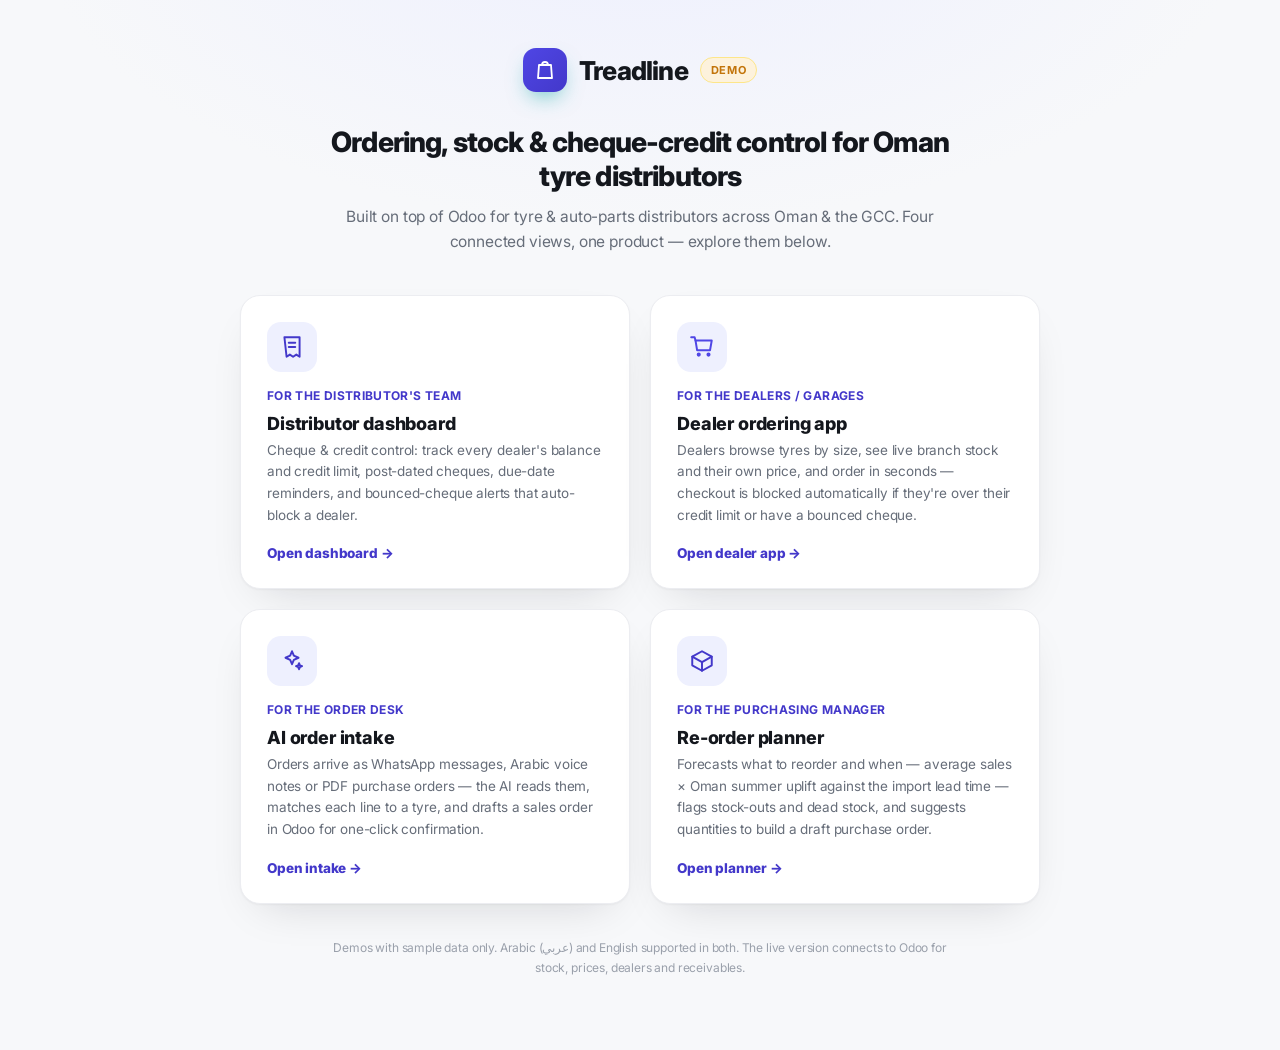
==== index.html @ da3fb89a "Genericize: replace Hamdan with Gulf Tyre Co. (neutral sample), mobile-A+ responsive" ====
<!doctype html>
<html lang="en" dir="ltr">
<head>
<meta charset="utf-8" />
<meta name="viewport" content="width=device-width, initial-scale=1" />
<title>Treadline — Demos</title>
<link rel="preconnect" href="https://fonts.googleapis.com">
<link rel="preconnect" href="https://fonts.gstatic.com" crossorigin>
<link href="https://fonts.googleapis.com/css2?family=Inter:wght@400;500;600;700;800&display=swap" rel="stylesheet">
<style>
  :root{--ink:#0d0f14;--txt:#14171d;--muted:#666d79;--faint:#9aa0ab;--line:#ecedf1;--bg:#f7f8fa;
    --brand:#4f46e5;--brand-ink:#4338ca;--sh:0 1px 2px rgba(16,18,24,.04),0 18px 44px -22px rgba(16,18,24,.18);}
  *{box-sizing:border-box}
  body{margin:0;min-height:100vh;font-family:"Inter",-apple-system,BlinkMacSystemFont,"Segoe UI",Roboto,sans-serif;
    color:var(--txt);-webkit-font-smoothing:antialiased;letter-spacing:-.01em;
    background:radial-gradient(1100px 560px at 50% -8%, #eef0fe 0%, var(--bg) 55%);
    display:flex;flex-direction:column;align-items:center;padding:48px 20px 60px}
  .top{display:flex;align-items:center;gap:12px;margin-bottom:34px}
  .mark{width:44px;height:44px;border-radius:13px;background:linear-gradient(135deg,var(--brand),#4338ca);display:grid;place-items:center;color:#fff;box-shadow:0 10px 22px -8px rgba(14,165,164,.7)}
  .mark svg{width:24px;height:24px}
  .top .nm{font-weight:800;font-size:26px;letter-spacing:-.03em}
  .badge{font-size:11px;font-weight:700;text-transform:uppercase;letter-spacing:.05em;background:#fdf2dc;color:#c2740a;padding:5px 10px;border-radius:999px;border:1px solid #fde68a}
  .hero{max-width:640px;text-align:center;margin-bottom:40px}
  .hero h1{font-size:28px;font-weight:800;margin:0 0 12px;letter-spacing:-.03em;line-height:1.2}
  .hero p{font-size:15.5px;color:var(--muted);margin:0;line-height:1.6}
  .cards{display:grid;grid-template-columns:repeat(2,1fr);gap:20px;width:100%;max-width:800px}
  a.card{display:block;text-decoration:none;color:inherit;background:#fff;border:1px solid var(--line);border-radius:20px;padding:26px;box-shadow:var(--sh);transition:transform .15s, box-shadow .15s}
  a.card:hover{transform:translateY(-3px);box-shadow:0 1px 3px rgba(16,24,40,.06),0 30px 60px -24px rgba(16,24,40,.32)}
  .card .ic{width:50px;height:50px;border-radius:14px;display:grid;place-items:center;margin-bottom:16px}
  .card .ic svg{width:26px;height:26px}
  .ic.a{background:#eef0fe;color:var(--brand-ink)} .ic.b{background:#eef0fe;color:#4f46e5}
  .card h2{font-size:18px;margin:0 0 6px;font-weight:800}
  .card .who{font-size:12px;font-weight:700;color:var(--brand-ink);text-transform:uppercase;letter-spacing:.03em;margin-bottom:10px}
  .card p{font-size:13.5px;color:var(--muted);margin:0 0 16px;line-height:1.6}
  .card .go{font-weight:800;font-size:13.5px;color:var(--brand-ink);display:inline-flex;align-items:center;gap:6px}
  .foot{max-width:640px;text-align:center;color:var(--faint);font-size:12px;margin-top:34px;line-height:1.7}
  @media(max-width:920px){.cards{grid-template-columns:1fr}}
  @media(max-width:680px){.hero h1{font-size:23px}}
</style>
</head>
<body>
  <div class="top">
    <span class="mark"><svg viewBox="0 0 24 24" fill="none" stroke="currentColor" stroke-width="1.8" stroke-linecap="round" stroke-linejoin="round"><path d="M6 7h12l1 13H5z"/><path d="M9 7a3 3 0 016 0"/></svg></span>
    <span class="nm">Treadline</span>
    <span class="badge">Demo</span>
  </div>

  <div class="hero">
    <h1>Ordering, stock &amp; cheque-credit control for Oman tyre distributors</h1>
    <p>Built on top of Odoo for tyre &amp; auto-parts distributors across Oman &amp; the GCC. Four connected views, one product — explore them below.</p>
  </div>

  <div class="cards">
    <a class="card" href="treadline-demo.html">
      <span class="ic a"><svg viewBox="0 0 24 24" fill="none" stroke="currentColor" stroke-width="1.8" stroke-linecap="round" stroke-linejoin="round"><path d="M5 3h14v18l-3-2-3 2-3-2-3 2zM9 8h6M9 12h6"/></svg></span>
      <div class="who">For the distributor's team</div>
      <h2>Distributor dashboard</h2>
      <p>Cheque &amp; credit control: track every dealer's balance and credit limit, post-dated cheques, due-date reminders, and bounced-cheque alerts that auto-block a dealer.</p>
      <span class="go">Open dashboard →</span>
    </a>

    <a class="card" href="treadline-order-demo.html">
      <span class="ic b"><svg viewBox="0 0 24 24" fill="none" stroke="currentColor" stroke-width="1.8" stroke-linecap="round" stroke-linejoin="round"><path d="M6 6h15l-1.6 9H7.5z"/><path d="M6 6 5.2 3H2"/><path d="M9 20a1 1 0 100-2 1 1 0 000 2zM18 20a1 1 0 100-2 1 1 0 000 2z"/></svg></span>
      <div class="who">For the dealers / garages</div>
      <h2>Dealer ordering app</h2>
      <p>Dealers browse tyres by size, see live branch stock and their own price, and order in seconds — checkout is blocked automatically if they're over their credit limit or have a bounced cheque.</p>
      <span class="go">Open dealer app →</span>
    </a>

    <a class="card" href="treadline-intake-demo.html">
      <span class="ic a"><svg viewBox="0 0 24 24" fill="none" stroke="currentColor" stroke-width="1.8" stroke-linecap="round" stroke-linejoin="round"><path d="M12 3l1.7 4.1L18 9l-4.3 1.9L12 15l-1.7-4.1L6 9l4.3-1.9z"/><path d="M18.5 14l.8 2 2 .8-2 .8-.8 2-.8-2-2-.8 2-.8z"/></svg></span>
      <div class="who">For the order desk</div>
      <h2>AI order intake</h2>
      <p>Orders arrive as WhatsApp messages, Arabic voice notes or PDF purchase orders — the AI reads them, matches each line to a tyre, and drafts a sales order in Odoo for one-click confirmation.</p>
      <span class="go">Open intake →</span>
    </a>

    <a class="card" href="treadline-reorder-demo.html">
      <span class="ic a"><svg viewBox="0 0 24 24" fill="none" stroke="currentColor" stroke-width="1.8" stroke-linecap="round" stroke-linejoin="round"><path d="M3 8 12 3l9 5v8l-9 5-9-5z"/><path d="M3 8l9 5 9-5M12 13v8"/></svg></span>
      <div class="who">For the purchasing manager</div>
      <h2>Re-order planner</h2>
      <p>Forecasts what to reorder and when — average sales × Oman summer uplift against the import lead time — flags stock-outs and dead stock, and suggests quantities to build a draft purchase order.</p>
      <span class="go">Open planner →</span>
    </a>
  </div>

  <p class="foot">Demos with sample data only. Arabic (عربي) and English supported in both. The live version connects to Odoo for stock, prices, dealers and receivables.</p>
</body>
</html>
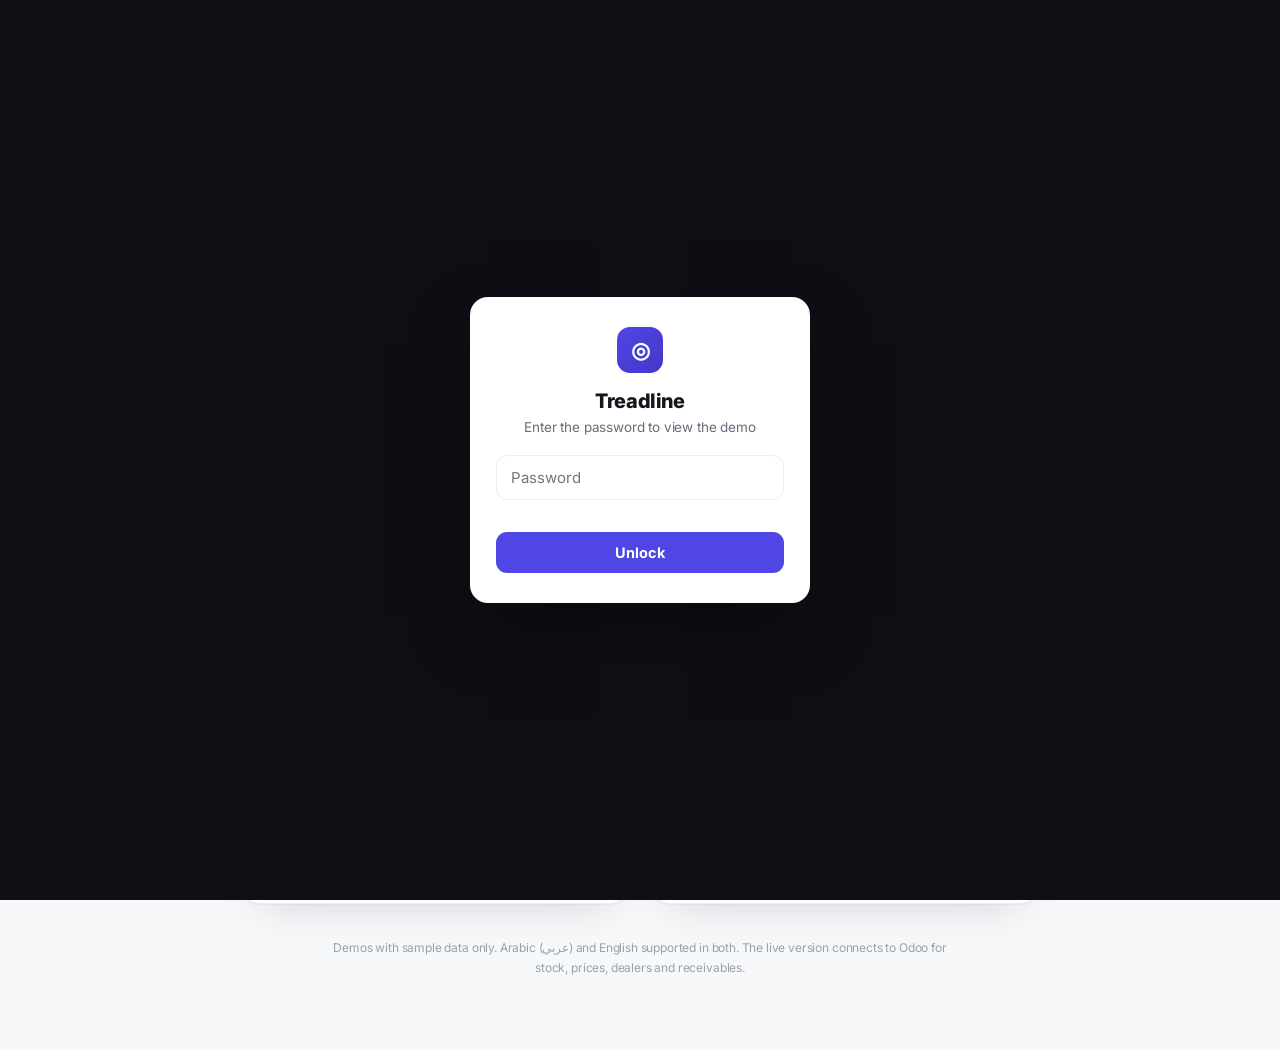
==== commit a048290e: "Add soft password gate (client-side, hashed) to all pages" ====
--- a/index.html
+++ b/index.html
@@ -39,6 +39,25 @@
 </style>
 </head>
 <body>
+<script>
+(function(){try{if(localStorage.getItem("tl_ok")==="1")return;}catch(e){}
+var H="923f691f3e24dfee676c1313c5346ff91bba58e737f2fe0d4b9c5a41af5e43c0",d=document;
+function mk(t,s,x){var n=d.createElement(t);if(s)n.setAttribute("style",s);if(x!=null)n.textContent=x;return n;}
+var ov=mk("div","position:fixed;inset:0;z-index:99999;background:#0d0f14;display:flex;align-items:center;justify-content:center;font-family:Inter,-apple-system,BlinkMacSystemFont,'Segoe UI',Roboto,'Noto Sans Arabic',sans-serif;padding:20px");
+var c=mk("div","background:#fff;border-radius:18px;padding:30px 26px;width:340px;max-width:92vw;box-shadow:0 30px 70px -20px rgba(0,0,0,.5);text-align:center");
+var lg=mk("div","width:46px;height:46px;border-radius:13px;background:linear-gradient(135deg,#4f46e5,#4338ca);margin:0 auto 16px;display:flex;align-items:center;justify-content:center;color:#fff;font-weight:800;font-size:22px","◎");
+var h=mk("div","font-weight:800;font-size:20px;letter-spacing:-.02em;color:#14171d","Treadline");
+var sub=mk("div","color:#666d79;font-size:13.5px;margin:6px 0 20px","Enter the password to view the demo");
+var inp=mk("input","width:100%;border:1px solid #ecedf1;border-radius:11px;padding:12px 14px;font-size:15px;font-family:inherit;outline:none;box-sizing:border-box");inp.type="password";inp.placeholder="Password";inp.setAttribute("aria-label","Password");
+var err=mk("div","color:#e0413f;font-size:12.5px;height:16px;margin:9px 0 3px;font-weight:600","");
+var btn=mk("button","width:100%;border:0;border-radius:11px;padding:12px;background:#4f46e5;color:#fff;font-weight:700;font-size:14.5px;cursor:pointer;font-family:inherit;margin-top:4px","Unlock");btn.type="button";
+function ok(){try{localStorage.setItem("tl_ok","1");}catch(e){}ov.remove();}
+async function go(){try{var b=await crypto.subtle.digest("SHA-256",new TextEncoder().encode(inp.value));var x=Array.from(new Uint8Array(b)).map(function(z){return z.toString(16).padStart(2,"0");}).join("");if(x===H)ok();else{err.textContent="Wrong password";inp.value="";inp.focus();}}catch(e){err.textContent="Wrong password";}}
+btn.addEventListener("click",go);inp.addEventListener("keydown",function(e){if(e.key==="Enter")go();});
+c.appendChild(lg);c.appendChild(h);c.appendChild(sub);c.appendChild(inp);c.appendChild(err);c.appendChild(btn);ov.appendChild(c);
+(d.body||d.documentElement).appendChild(ov);setTimeout(function(){inp.focus();},60);
+})();
+</script>
   <div class="top">
     <span class="mark"><svg viewBox="0 0 24 24" fill="none" stroke="currentColor" stroke-width="1.8" stroke-linecap="round" stroke-linejoin="round"><path d="M6 7h12l1 13H5z"/><path d="M9 7a3 3 0 016 0"/></svg></span>
     <span class="nm">Treadline</span>
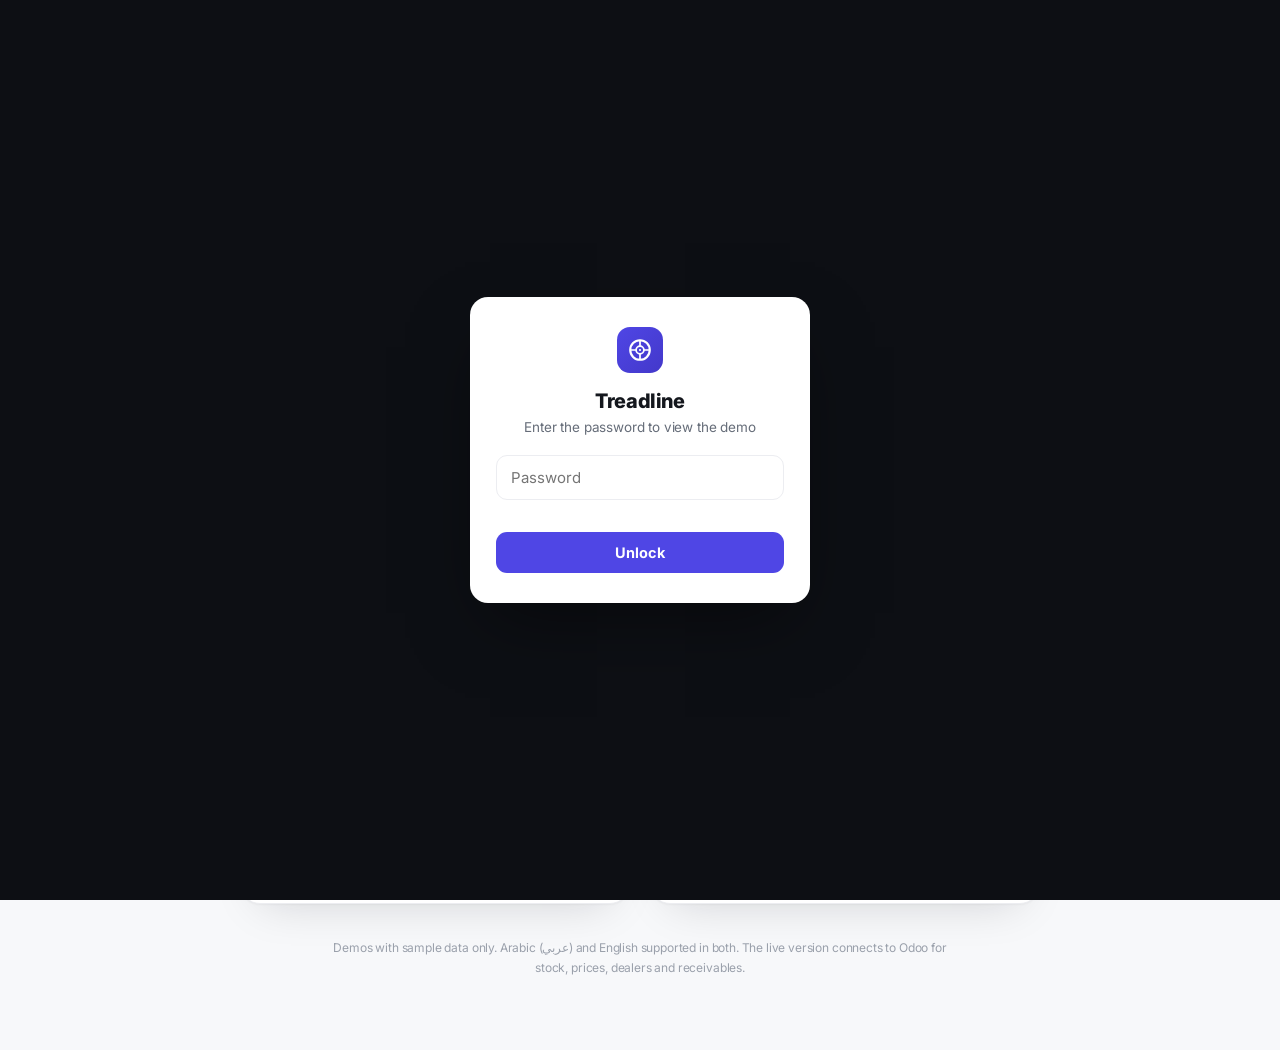
==== commit 9b1bf36b: "Tyre logo: brand marks, password gate, landing + tyre icon on AI-intake order lines" ====
--- a/index.html
+++ b/index.html
@@ -45,7 +45,7 @@
 function mk(t,s,x){var n=d.createElement(t);if(s)n.setAttribute("style",s);if(x!=null)n.textContent=x;return n;}
 var ov=mk("div","position:fixed;inset:0;z-index:99999;background:#0d0f14;display:flex;align-items:center;justify-content:center;font-family:Inter,-apple-system,BlinkMacSystemFont,'Segoe UI',Roboto,'Noto Sans Arabic',sans-serif;padding:20px");
 var c=mk("div","background:#fff;border-radius:18px;padding:30px 26px;width:340px;max-width:92vw;box-shadow:0 30px 70px -20px rgba(0,0,0,.5);text-align:center");
-var lg=mk("div","width:46px;height:46px;border-radius:13px;background:linear-gradient(135deg,#4f46e5,#4338ca);margin:0 auto 16px;display:flex;align-items:center;justify-content:center;color:#fff;font-weight:800;font-size:22px","◎");
+var lg=mk("div","width:46px;height:46px;border-radius:13px;background:linear-gradient(135deg,#4f46e5,#4338ca);margin:0 auto 16px;display:flex;align-items:center;justify-content:center");(function(){var N2="http://www.w3.org/2000/svg";function s(t,a){var n=d.createElementNS(N2,t);for(var k in a)n.setAttribute(k,a[k]);return n;}var g=s("svg",{viewBox:"0 0 24 24",fill:"none",width:"26",height:"26"});[["circle",{cx:12,cy:12,r:9,stroke:"#fff","stroke-width":"2"}],["circle",{cx:12,cy:12,r:3.6,stroke:"#fff","stroke-width":"1.6"}],["circle",{cx:12,cy:12,r:1,fill:"#fff"}],["path",{d:"M12 3.4V8.2M12 15.8V20.6M3.4 12H8.2M15.8 12H20.6",stroke:"#fff","stroke-width":"1.6","stroke-linecap":"round"}]].forEach(function(e){g.appendChild(s(e[0],e[1]));});lg.appendChild(g);})();
 var h=mk("div","font-weight:800;font-size:20px;letter-spacing:-.02em;color:#14171d","Treadline");
 var sub=mk("div","color:#666d79;font-size:13.5px;margin:6px 0 20px","Enter the password to view the demo");
 var inp=mk("input","width:100%;border:1px solid #ecedf1;border-radius:11px;padding:12px 14px;font-size:15px;font-family:inherit;outline:none;box-sizing:border-box");inp.type="password";inp.placeholder="Password";inp.setAttribute("aria-label","Password");
@@ -59,7 +59,7 @@
 })();
 </script>
   <div class="top">
-    <span class="mark"><svg viewBox="0 0 24 24" fill="none" stroke="currentColor" stroke-width="1.8" stroke-linecap="round" stroke-linejoin="round"><path d="M6 7h12l1 13H5z"/><path d="M9 7a3 3 0 016 0"/></svg></span>
+    <span class="mark"><svg viewBox="0 0 24 24" fill="none" stroke="#fff"><circle cx="12" cy="12" r="9" stroke-width="2"/><circle cx="12" cy="12" r="3.6" stroke-width="1.6"/><circle cx="12" cy="12" r="1" fill="#fff" stroke="none"/><path d="M12 3.4V8.2M12 15.8V20.6M3.4 12H8.2M15.8 12H20.6" stroke-width="1.6" stroke-linecap="round"/></svg></span>
     <span class="nm">Treadline</span>
     <span class="badge">Demo</span>
   </div>
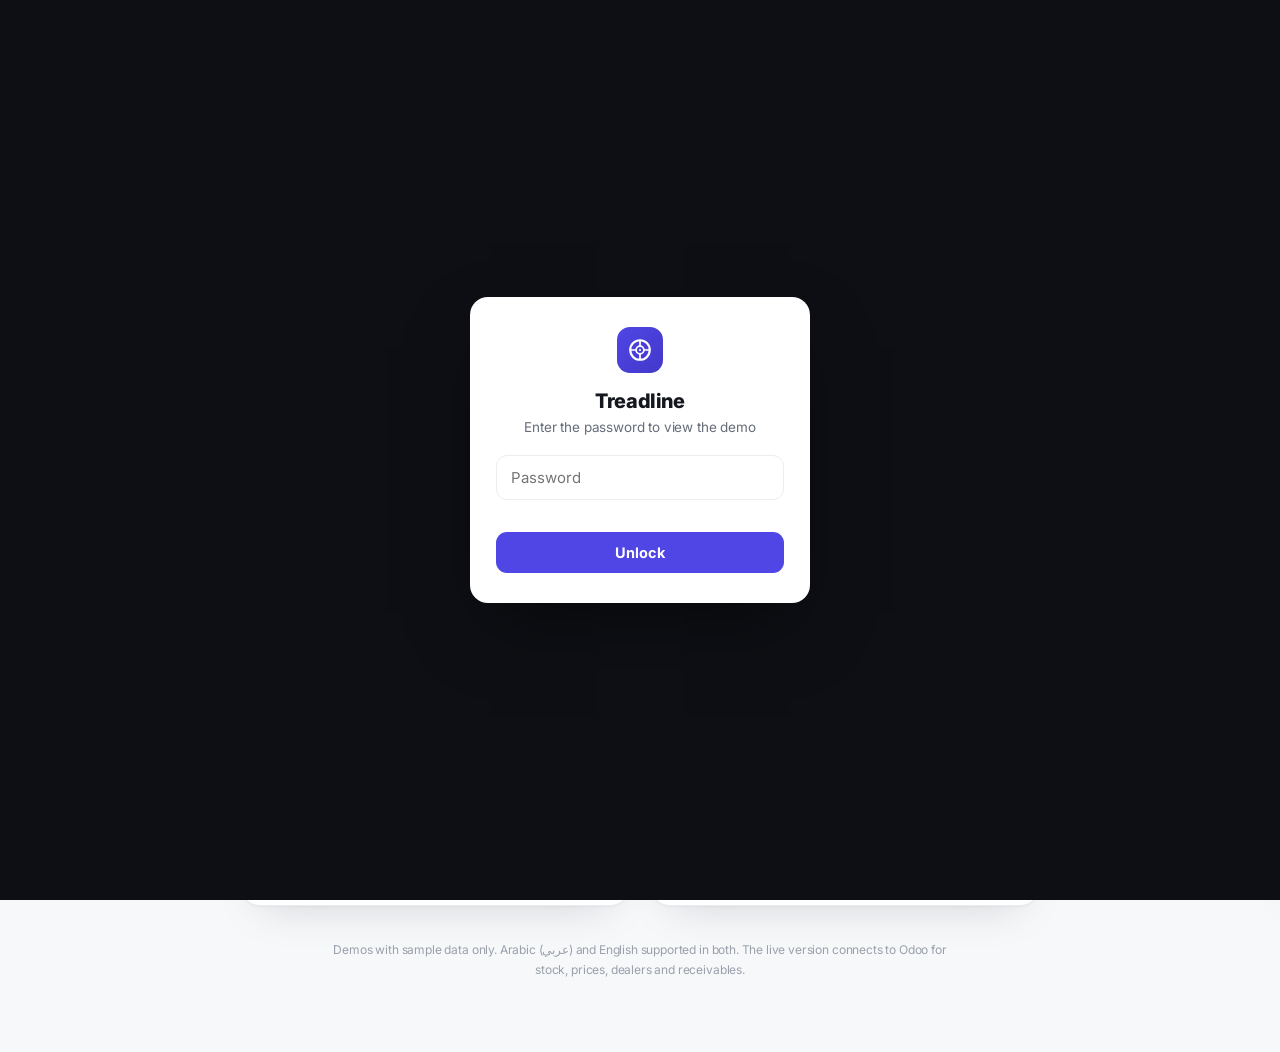
==== commit e6d9213d: "Unified slide-in nav menu (desktop + mobile) replacing All-demos link; landing nav bar; fixes mobile" ====
--- a/index.html
+++ b/index.html
@@ -9,13 +9,36 @@
 <link href="https://fonts.googleapis.com/css2?family=Inter:wght@400;500;600;700;800&display=swap" rel="stylesheet">
 <style>
   :root{--ink:#0d0f14;--txt:#14171d;--muted:#666d79;--faint:#9aa0ab;--line:#ecedf1;--bg:#f7f8fa;
-    --brand:#4f46e5;--brand-ink:#4338ca;--sh:0 1px 2px rgba(16,18,24,.04),0 18px 44px -22px rgba(16,18,24,.18);}
+    --brand:#4f46e5;--brand-ink:#4338ca;--brand-bg:#eef0fe;--line-2:#f4f5f7;--ink-2:#1f2430;--sh:0 1px 2px rgba(16,18,24,.04),0 18px 44px -22px rgba(16,18,24,.18);}
   *{box-sizing:border-box}
   body{margin:0;min-height:100vh;font-family:"Inter",-apple-system,BlinkMacSystemFont,"Segoe UI",Roboto,sans-serif;
     color:var(--txt);-webkit-font-smoothing:antialiased;letter-spacing:-.01em;
     background:radial-gradient(1100px 560px at 50% -8%, #eef0fe 0%, var(--bg) 55%);
     display:flex;flex-direction:column;align-items:center;padding:48px 20px 60px}
-  .top{display:flex;align-items:center;gap:12px;margin-bottom:34px}
+  .top{display:flex;align-items:center;gap:12px;width:100%;max-width:1000px;margin:0 auto 36px}
+  /* ---- demo nav menu ---- */
+  .menubtn{display:inline-flex;align-items:center;gap:6px;font-size:13px;font-weight:700;color:var(--txt);background:#fff;border:1px solid var(--line);border-radius:10px;padding:9px 14px;cursor:pointer;font-family:inherit;white-space:nowrap}
+  .menubtn:hover{background:#f3f4f7}
+  .navsheet{position:fixed;inset:0;background:rgba(11,18,32,.5);opacity:0;pointer-events:none;transition:.2s;z-index:200}
+  .navsheet.show{opacity:1;pointer-events:auto}
+  .navpanel{position:fixed;top:0;inset-inline-end:0;height:100%;width:332px;max-width:88vw;background:#fff;transform:translateX(110%);transition:transform .26s cubic-bezier(.4,0,.2,1);box-shadow:-18px 0 50px -16px rgba(16,18,24,.4);overflow-y:auto;z-index:201;display:flex;flex-direction:column}
+  .navpanel.show{transform:none}
+  .np-head{display:flex;align-items:center;gap:10px;padding:18px;border-bottom:1px solid var(--line)}
+  .np-mark{width:32px;height:32px;border-radius:9px;background:var(--ink);display:grid;place-items:center}
+  .np-nm{font-weight:800;font-size:17px;letter-spacing:-.02em}
+  .np-x{margin-inline-start:auto;border:0;background:var(--line-2);border-radius:9px;width:32px;height:32px;cursor:pointer;font-size:15px;color:var(--ink-2);font-family:inherit}
+  .np-list{padding:12px;display:flex;flex-direction:column;gap:4px}
+  .np-item{display:flex;align-items:center;gap:12px;padding:11px 12px;border-radius:11px;text-decoration:none;color:var(--txt)}
+  .np-item:hover{background:var(--bg)}
+  .np-item.active{background:var(--brand-bg)}
+  .np-ic{width:36px;height:36px;border-radius:10px;background:var(--bg);display:grid;place-items:center;flex:none;color:var(--ink-2)}
+  .np-item.active .np-ic{background:#fff;color:var(--brand)}
+  .np-ic svg{width:18px;height:18px}
+  .np-tx{display:flex;flex-direction:column}
+  .np-t{font-weight:700;font-size:14px}
+  .np-item.active .np-t{color:var(--brand-ink)}
+  .np-s{font-size:11.5px;color:var(--muted);margin-top:1px}
+  .np-foot{margin-top:auto;padding:14px 18px;border-top:1px solid var(--line);font-size:11.5px;color:var(--faint)}
   .mark{width:44px;height:44px;border-radius:13px;background:linear-gradient(135deg,var(--brand),#4338ca);display:grid;place-items:center;color:#fff;box-shadow:0 10px 22px -8px rgba(14,165,164,.7)}
   .mark svg{width:24px;height:24px}
   .top .nm{font-weight:800;font-size:26px;letter-spacing:-.03em}
@@ -62,6 +85,7 @@
     <span class="mark"><svg viewBox="0 0 24 24" fill="none" stroke="#fff"><circle cx="12" cy="12" r="9" stroke-width="2"/><circle cx="12" cy="12" r="3.6" stroke-width="1.6"/><circle cx="12" cy="12" r="1" fill="#fff" stroke="none"/><path d="M12 3.4V8.2M12 15.8V20.6M3.4 12H8.2M15.8 12H20.6" stroke-width="1.6" stroke-linecap="round"/></svg></span>
     <span class="nm">Treadline</span>
     <span class="badge">Demo</span>
+    <button class="menubtn" type="button" onclick="openNav()" style="margin-inline-start:auto">☰ Menu</button>
   </div>
 
   <div class="hero">
@@ -104,5 +128,26 @@
   </div>
 
   <p class="foot">Demos with sample data only. Arabic (عربي) and English supported in both. The live version connects to Odoo for stock, prices, dealers and receivables.</p>
+<div class="navsheet" id="navsheet" onclick="if(event.target===this)closeNav()"></div>
+<aside class="navpanel" id="navpanel">
+  <div class="np-head">
+    <span class="np-mark"><svg viewBox="0 0 24 24" fill="none" width="18" height="18"><circle cx="12" cy="12" r="9" stroke="#fff" stroke-width="2"/><circle cx="12" cy="12" r="3.6" stroke="#fff" stroke-width="1.6"/><circle cx="12" cy="12" r="1" fill="#fff"/><path d="M12 3.4V8.2M12 15.8V20.6M3.4 12H8.2M15.8 12H20.6" stroke="#fff" stroke-width="1.6" stroke-linecap="round"/></svg></span>
+    <span class="np-nm">Treadline</span>
+    <button class="np-x" type="button" onclick="closeNav()">✕</button>
+  </div>
+  <div class="np-list">
+    <a class="np-item" href="index.html"><span class="np-ic"><svg viewBox="0 0 24 24" fill="none" stroke="currentColor" stroke-width="1.8" stroke-linecap="round" stroke-linejoin="round"><path d="M3 11l9-8 9 8M5 10v10h14V10"/></svg></span><span class="np-tx"><span class="np-t">Overview</span><span class="np-s">All four views</span></span></a>
+    <a class="np-item" href="treadline-demo.html"><span class="np-ic"><svg viewBox="0 0 24 24" fill="none" stroke="currentColor" stroke-width="1.8" stroke-linecap="round" stroke-linejoin="round"><path d="M3 3h7v7H3zM14 3h7v7h-7zM14 14h7v7h-7zM3 14h7v7H3z"/></svg></span><span class="np-tx"><span class="np-t">Distributor dashboard</span><span class="np-s">Cheque &amp; credit control</span></span></a>
+    <a class="np-item" href="treadline-order-demo.html"><span class="np-ic"><svg viewBox="0 0 24 24" fill="none" stroke="currentColor" stroke-width="1.8" stroke-linecap="round" stroke-linejoin="round"><path d="M6 6h15l-1.6 9H7.5z"/><path d="M6 6 5.2 3H2"/><path d="M9 20a1 1 0 100-2 1 1 0 000 2zM18 20a1 1 0 100-2 1 1 0 000 2z"/></svg></span><span class="np-tx"><span class="np-t">Dealer ordering app</span><span class="np-s">Browse &amp; order tyres</span></span></a>
+    <a class="np-item" href="treadline-intake-demo.html"><span class="np-ic"><svg viewBox="0 0 24 24" fill="none" stroke="currentColor" stroke-width="1.8" stroke-linecap="round" stroke-linejoin="round"><path d="M12 3l1.7 4.1L18 9l-4.3 1.9L12 15l-1.7-4.1L6 9z"/></svg></span><span class="np-tx"><span class="np-t">AI order intake</span><span class="np-s">WhatsApp / PDF → Odoo</span></span></a>
+    <a class="np-item" href="treadline-reorder-demo.html"><span class="np-ic"><svg viewBox="0 0 24 24" fill="none" stroke="currentColor" stroke-width="1.8" stroke-linecap="round" stroke-linejoin="round"><path d="M3 8 12 3l9 5v8l-9 5-9-5z"/><path d="M3 8l9 5 9-5"/></svg></span><span class="np-tx"><span class="np-t">Re-order planner</span><span class="np-s">Forecast &amp; purchase orders</span></span></a>
+  </div>
+  <div class="np-foot">Treadline · demo with sample data</div>
+</aside>
+<script>
+function openNav(){document.getElementById('navsheet').classList.add('show');document.getElementById('navpanel').classList.add('show');}
+function closeNav(){document.getElementById('navsheet').classList.remove('show');document.getElementById('navpanel').classList.remove('show');}
+(function(){var p=(location.pathname.split('/').pop()||'index.html');Array.prototype.forEach.call(document.querySelectorAll('.navpanel .np-item'),function(a){if(a.getAttribute('href')===p)a.classList.add('active');});})();
+</script>
 </body>
 </html>
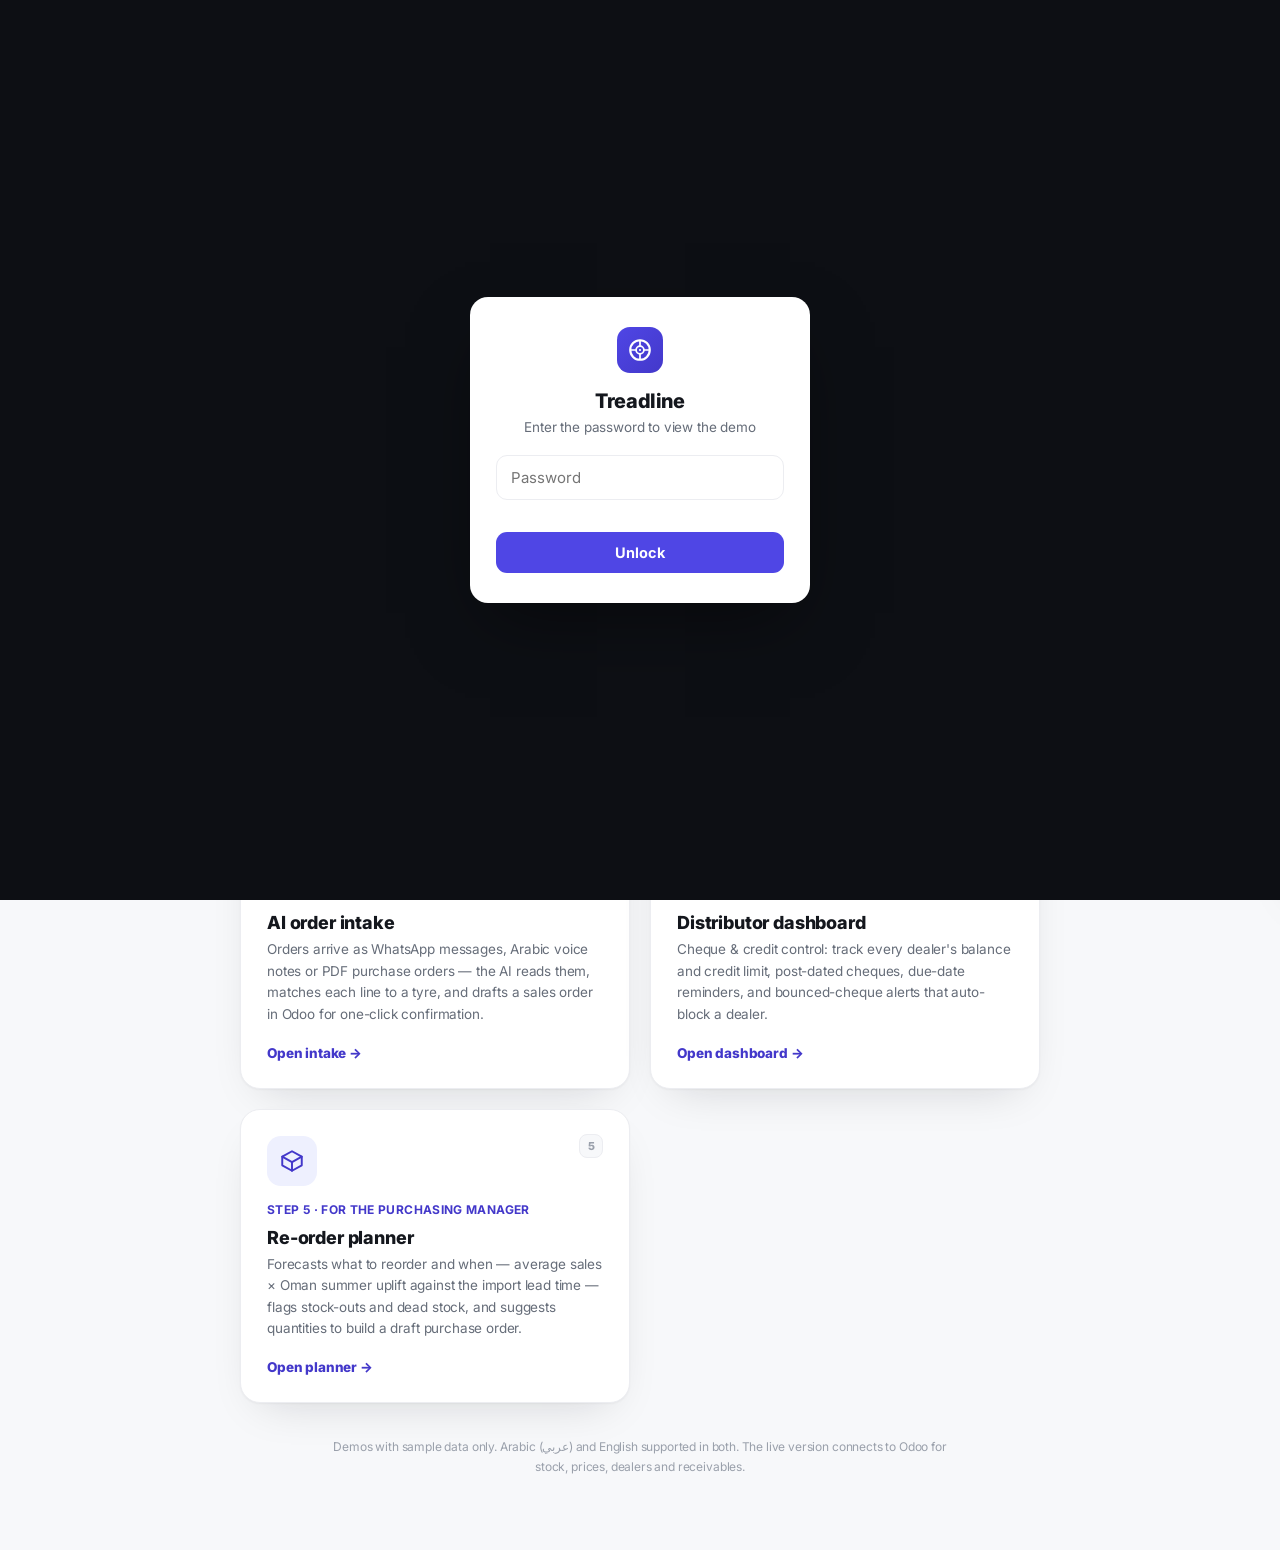
==== commit 1d617c2f: "Add Price book demo (5th view) + one-story loop-led landing - New treadline-pricebook-demo.html: dis" ====
--- a/index.html
+++ b/index.html
@@ -4,6 +4,27 @@
 <meta charset="utf-8" />
 <meta name="viewport" content="width=device-width, initial-scale=1" />
 <title>Treadline — Demos</title>
+<meta name="description" content="Follow every tyre order from the dealer's phone to the cleared cheque — pricing, ordering, credit control and post-dated cheques, on top of Odoo. Five connected demos." />
+<link rel="icon" href="favicon.svg" type="image/svg+xml" />
+<link rel="apple-touch-icon" href="icon-192.png" />
+<link rel="manifest" href="manifest.webmanifest" />
+<meta name="theme-color" content="#4f46e5" />
+<meta name="mobile-web-app-capable" content="yes" />
+<meta name="apple-mobile-web-app-capable" content="yes" />
+<meta name="apple-mobile-web-app-title" content="Treadline" />
+<meta name="apple-mobile-web-app-status-bar-style" content="black-translucent" />
+<meta property="og:type" content="website" />
+<meta property="og:site_name" content="Treadline" />
+<meta property="og:title" content="Treadline — tyre distributor platform" />
+<meta property="og:description" content="Follow every tyre order from the dealer's phone to the cleared cheque — pricing, ordering, credit control and post-dated cheques, on top of Odoo. Five connected demos." />
+<meta property="og:image" content="https://adityajain1987.github.io/treadline-demo/og.jpg" />
+<meta property="og:image:width" content="1200" />
+<meta property="og:image:height" content="630" />
+<meta property="og:url" content="https://adityajain1987.github.io/treadline-demo/" />
+<meta name="twitter:card" content="summary_large_image" />
+<meta name="twitter:title" content="Treadline — tyre distributor platform" />
+<meta name="twitter:description" content="From the dealer's phone to the cleared cheque — one system on top of Odoo. Five connected demos." />
+<meta name="twitter:image" content="https://adityajain1987.github.io/treadline-demo/og.jpg" />
 <link rel="preconnect" href="https://fonts.googleapis.com">
 <link rel="preconnect" href="https://fonts.gstatic.com" crossorigin>
 <link href="https://fonts.googleapis.com/css2?family=Inter:wght@400;500;600;700;800&display=swap" rel="stylesheet">
@@ -59,6 +80,12 @@
   .foot{max-width:640px;text-align:center;color:var(--faint);font-size:12px;margin-top:34px;line-height:1.7}
   @media(max-width:920px){.cards{grid-template-columns:1fr}}
   @media(max-width:680px){.hero h1{font-size:23px}}
+  .flow{display:flex;align-items:center;justify-content:center;flex-wrap:wrap;gap:9px 8px;max-width:720px;margin:0 auto 34px;padding:15px 18px;background:#fff;border:1px solid var(--line);border-radius:16px;box-shadow:var(--sh)}
+  .flow .st{font-size:13px;font-weight:700;color:var(--txt);white-space:nowrap}
+  .flow .ar{color:var(--brand);font-weight:800;font-size:14px}
+  .flow .loop{width:100%;text-align:center;font-size:12.5px;color:var(--muted);margin-top:6px;font-weight:500;line-height:1.55}
+  .card{position:relative}
+  .card .step{position:absolute;top:24px;inset-inline-end:26px;width:24px;height:24px;border-radius:8px;background:var(--bg);border:1px solid var(--line);display:grid;place-items:center;font-size:11px;font-weight:800;color:var(--faint)}
 </style>
 </head>
 <body>
@@ -89,41 +116,63 @@
   </div>
 
   <div class="hero">
-    <h1>Ordering, stock &amp; cheque-credit control for Oman tyre distributors</h1>
-    <p>Built on top of Odoo for tyre &amp; auto-parts distributors across Oman &amp; the GCC. Four connected views, one product — explore them below.</p>
+    <h1>Follow every tyre order from the dealer's phone to the cleared cheque</h1>
+    <p>Treadline sits on top of the Odoo you already run. Set your prices, let dealers order at their own price from live stock, check credit before the goods leave, and track every post-dated cheque until it clears. Five screens, one loop.</p>
+  </div>
+
+  <div class="flow" aria-label="The order-to-cash loop">
+    <span class="st">Prices set</span><span class="ar">&#8594;</span>
+    <span class="st">Dealer orders</span><span class="ar">&#8594;</span>
+    <span class="st">Credit check</span><span class="ar">&#8594;</span>
+    <span class="st">Into Odoo</span><span class="ar">&#8594;</span>
+    <span class="st">Cheque clears</span><span class="ar">&#8635;</span>
+    <span class="loop">One loop &mdash; an order isn't finished when the tyres ship, but when the cheque clears. Each screen below is one step on that path.</span>
   </div>
 
   <div class="cards">
+    <a class="card" href="treadline-pricebook-demo.html">
+      <span class="step">1</span>
+      <span class="ic a"><svg viewBox="0 0 24 24" fill="none" stroke="currentColor" stroke-width="1.8" stroke-linecap="round" stroke-linejoin="round"><path d="M20.6 13.4 13.4 20.6a2 2 0 0 1-2.8 0l-7.2-7.2A2 2 0 0 1 2.8 12V4.8A2 2 0 0 1 4.8 2.8H12a2 2 0 0 1 1.4.6l7.2 7.2a2 2 0 0 1 0 2.8z"/><path d="M7.5 7.5h.01"/></svg></span>
+      <div class="who">Step 1 &middot; for the sales desk &amp; branches</div>
+      <h2>Price book</h2>
+      <p>One master price list with per-dealer discounts. Change a price once and every branch and dealer sees the new number &mdash; each dealer logs in to their own net price, so they stop phoning around for quotes.</p>
+      <span class="go">Open price book &#8594;</span>
+    </a>
+
+    <a class="card" href="treadline-order-demo.html">
+      <span class="step">2</span>
+      <span class="ic b"><svg viewBox="0 0 24 24" fill="none" stroke="currentColor" stroke-width="1.8" stroke-linecap="round" stroke-linejoin="round"><path d="M6 6h15l-1.6 9H7.5z"/><path d="M6 6 5.2 3H2"/><path d="M9 20a1 1 0 100-2 1 1 0 000 2zM18 20a1 1 0 100-2 1 1 0 000 2z"/></svg></span>
+      <div class="who">Step 2 &middot; for the dealers / garages</div>
+      <h2>Dealer ordering app</h2>
+      <p>Dealers browse tyres by size, see live branch stock and their own price, and order in seconds &mdash; checkout is blocked automatically if they're over their credit limit or have a bounced cheque.</p>
+      <span class="go">Open dealer app &#8594;</span>
+    </a>
+
+    <a class="card" href="treadline-intake-demo.html">
+      <span class="step">3</span>
+      <span class="ic a"><svg viewBox="0 0 24 24" fill="none" stroke="currentColor" stroke-width="1.8" stroke-linecap="round" stroke-linejoin="round"><path d="M12 3l1.7 4.1L18 9l-4.3 1.9L12 15l-1.7-4.1L6 9l4.3-1.9z"/><path d="M18.5 14l.8 2 2 .8-2 .8-.8 2-.8-2-2-.8 2-.8z"/></svg></span>
+      <div class="who">Step 3 &middot; for the order desk</div>
+      <h2>AI order intake</h2>
+      <p>Orders arrive as WhatsApp messages, Arabic voice notes or PDF purchase orders &mdash; the AI reads them, matches each line to a tyre, and drafts a sales order in Odoo for one-click confirmation.</p>
+      <span class="go">Open intake &#8594;</span>
+    </a>
+
     <a class="card" href="treadline-demo.html">
+      <span class="step">4</span>
       <span class="ic a"><svg viewBox="0 0 24 24" fill="none" stroke="currentColor" stroke-width="1.8" stroke-linecap="round" stroke-linejoin="round"><path d="M5 3h14v18l-3-2-3 2-3-2-3 2zM9 8h6M9 12h6"/></svg></span>
-      <div class="who">For the distributor's team</div>
+      <div class="who">Step 4 &middot; for the distributor's team</div>
       <h2>Distributor dashboard</h2>
       <p>Cheque &amp; credit control: track every dealer's balance and credit limit, post-dated cheques, due-date reminders, and bounced-cheque alerts that auto-block a dealer.</p>
-      <span class="go">Open dashboard →</span>
-    </a>
-
-    <a class="card" href="treadline-order-demo.html">
-      <span class="ic b"><svg viewBox="0 0 24 24" fill="none" stroke="currentColor" stroke-width="1.8" stroke-linecap="round" stroke-linejoin="round"><path d="M6 6h15l-1.6 9H7.5z"/><path d="M6 6 5.2 3H2"/><path d="M9 20a1 1 0 100-2 1 1 0 000 2zM18 20a1 1 0 100-2 1 1 0 000 2z"/></svg></span>
-      <div class="who">For the dealers / garages</div>
-      <h2>Dealer ordering app</h2>
-      <p>Dealers browse tyres by size, see live branch stock and their own price, and order in seconds — checkout is blocked automatically if they're over their credit limit or have a bounced cheque.</p>
-      <span class="go">Open dealer app →</span>
-    </a>
-
-    <a class="card" href="treadline-intake-demo.html">
-      <span class="ic a"><svg viewBox="0 0 24 24" fill="none" stroke="currentColor" stroke-width="1.8" stroke-linecap="round" stroke-linejoin="round"><path d="M12 3l1.7 4.1L18 9l-4.3 1.9L12 15l-1.7-4.1L6 9l4.3-1.9z"/><path d="M18.5 14l.8 2 2 .8-2 .8-.8 2-.8-2-2-.8 2-.8z"/></svg></span>
-      <div class="who">For the order desk</div>
-      <h2>AI order intake</h2>
-      <p>Orders arrive as WhatsApp messages, Arabic voice notes or PDF purchase orders — the AI reads them, matches each line to a tyre, and drafts a sales order in Odoo for one-click confirmation.</p>
-      <span class="go">Open intake →</span>
+      <span class="go">Open dashboard &#8594;</span>
     </a>
 
     <a class="card" href="treadline-reorder-demo.html">
+      <span class="step">5</span>
       <span class="ic a"><svg viewBox="0 0 24 24" fill="none" stroke="currentColor" stroke-width="1.8" stroke-linecap="round" stroke-linejoin="round"><path d="M3 8 12 3l9 5v8l-9 5-9-5z"/><path d="M3 8l9 5 9-5M12 13v8"/></svg></span>
-      <div class="who">For the purchasing manager</div>
+      <div class="who">Step 5 &middot; for the purchasing manager</div>
       <h2>Re-order planner</h2>
-      <p>Forecasts what to reorder and when — average sales × Oman summer uplift against the import lead time — flags stock-outs and dead stock, and suggests quantities to build a draft purchase order.</p>
-      <span class="go">Open planner →</span>
+      <p>Forecasts what to reorder and when &mdash; average sales &times; Oman summer uplift against the import lead time &mdash; flags stock-outs and dead stock, and suggests quantities to build a draft purchase order.</p>
+      <span class="go">Open planner &#8594;</span>
     </a>
   </div>
 
@@ -136,9 +185,10 @@
     <button class="np-x" type="button" onclick="closeNav()">✕</button>
   </div>
   <div class="np-list">
-    <a class="np-item" href="index.html"><span class="np-ic"><svg viewBox="0 0 24 24" fill="none" stroke="currentColor" stroke-width="1.8" stroke-linecap="round" stroke-linejoin="round"><path d="M3 11l9-8 9 8M5 10v10h14V10"/></svg></span><span class="np-tx"><span class="np-t">Overview</span><span class="np-s">All four views</span></span></a>
+    <a class="np-item" href="index.html"><span class="np-ic"><svg viewBox="0 0 24 24" fill="none" stroke="currentColor" stroke-width="1.8" stroke-linecap="round" stroke-linejoin="round"><path d="M3 11l9-8 9 8M5 10v10h14V10"/></svg></span><span class="np-tx"><span class="np-t">Overview</span><span class="np-s">All five views</span></span></a>
     <a class="np-item" href="treadline-demo.html"><span class="np-ic"><svg viewBox="0 0 24 24" fill="none" stroke="currentColor" stroke-width="1.8" stroke-linecap="round" stroke-linejoin="round"><path d="M3 3h7v7H3zM14 3h7v7h-7zM14 14h7v7h-7zM3 14h7v7H3z"/></svg></span><span class="np-tx"><span class="np-t">Distributor dashboard</span><span class="np-s">Cheque &amp; credit control</span></span></a>
     <a class="np-item" href="treadline-order-demo.html"><span class="np-ic"><svg viewBox="0 0 24 24" fill="none" stroke="currentColor" stroke-width="1.8" stroke-linecap="round" stroke-linejoin="round"><path d="M6 6h15l-1.6 9H7.5z"/><path d="M6 6 5.2 3H2"/><path d="M9 20a1 1 0 100-2 1 1 0 000 2zM18 20a1 1 0 100-2 1 1 0 000 2z"/></svg></span><span class="np-tx"><span class="np-t">Dealer ordering app</span><span class="np-s">Browse &amp; order tyres</span></span></a>
+    <a class="np-item" href="treadline-pricebook-demo.html"><span class="np-ic"><svg viewBox="0 0 24 24" fill="none" stroke="currentColor" stroke-width="1.8" stroke-linecap="round" stroke-linejoin="round"><path d="M20.6 13.4 13.4 20.6a2 2 0 0 1-2.8 0l-7.2-7.2A2 2 0 0 1 2.8 12V4.8A2 2 0 0 1 4.8 2.8H12a2 2 0 0 1 1.4.6l7.2 7.2a2 2 0 0 1 0 2.8z"/><path d="M7.5 7.5h.01"/></svg></span><span class="np-tx"><span class="np-t">Price book</span><span class="np-s">Per-dealer price lists</span></span></a>
     <a class="np-item" href="treadline-intake-demo.html"><span class="np-ic"><svg viewBox="0 0 24 24" fill="none" stroke="currentColor" stroke-width="1.8" stroke-linecap="round" stroke-linejoin="round"><path d="M12 3l1.7 4.1L18 9l-4.3 1.9L12 15l-1.7-4.1L6 9z"/></svg></span><span class="np-tx"><span class="np-t">AI order intake</span><span class="np-s">WhatsApp / PDF → Odoo</span></span></a>
     <a class="np-item" href="treadline-reorder-demo.html"><span class="np-ic"><svg viewBox="0 0 24 24" fill="none" stroke="currentColor" stroke-width="1.8" stroke-linecap="round" stroke-linejoin="round"><path d="M3 8 12 3l9 5v8l-9 5-9-5z"/><path d="M3 8l9 5 9-5"/></svg></span><span class="np-tx"><span class="np-t">Re-order planner</span><span class="np-s">Forecast &amp; purchase orders</span></span></a>
   </div>
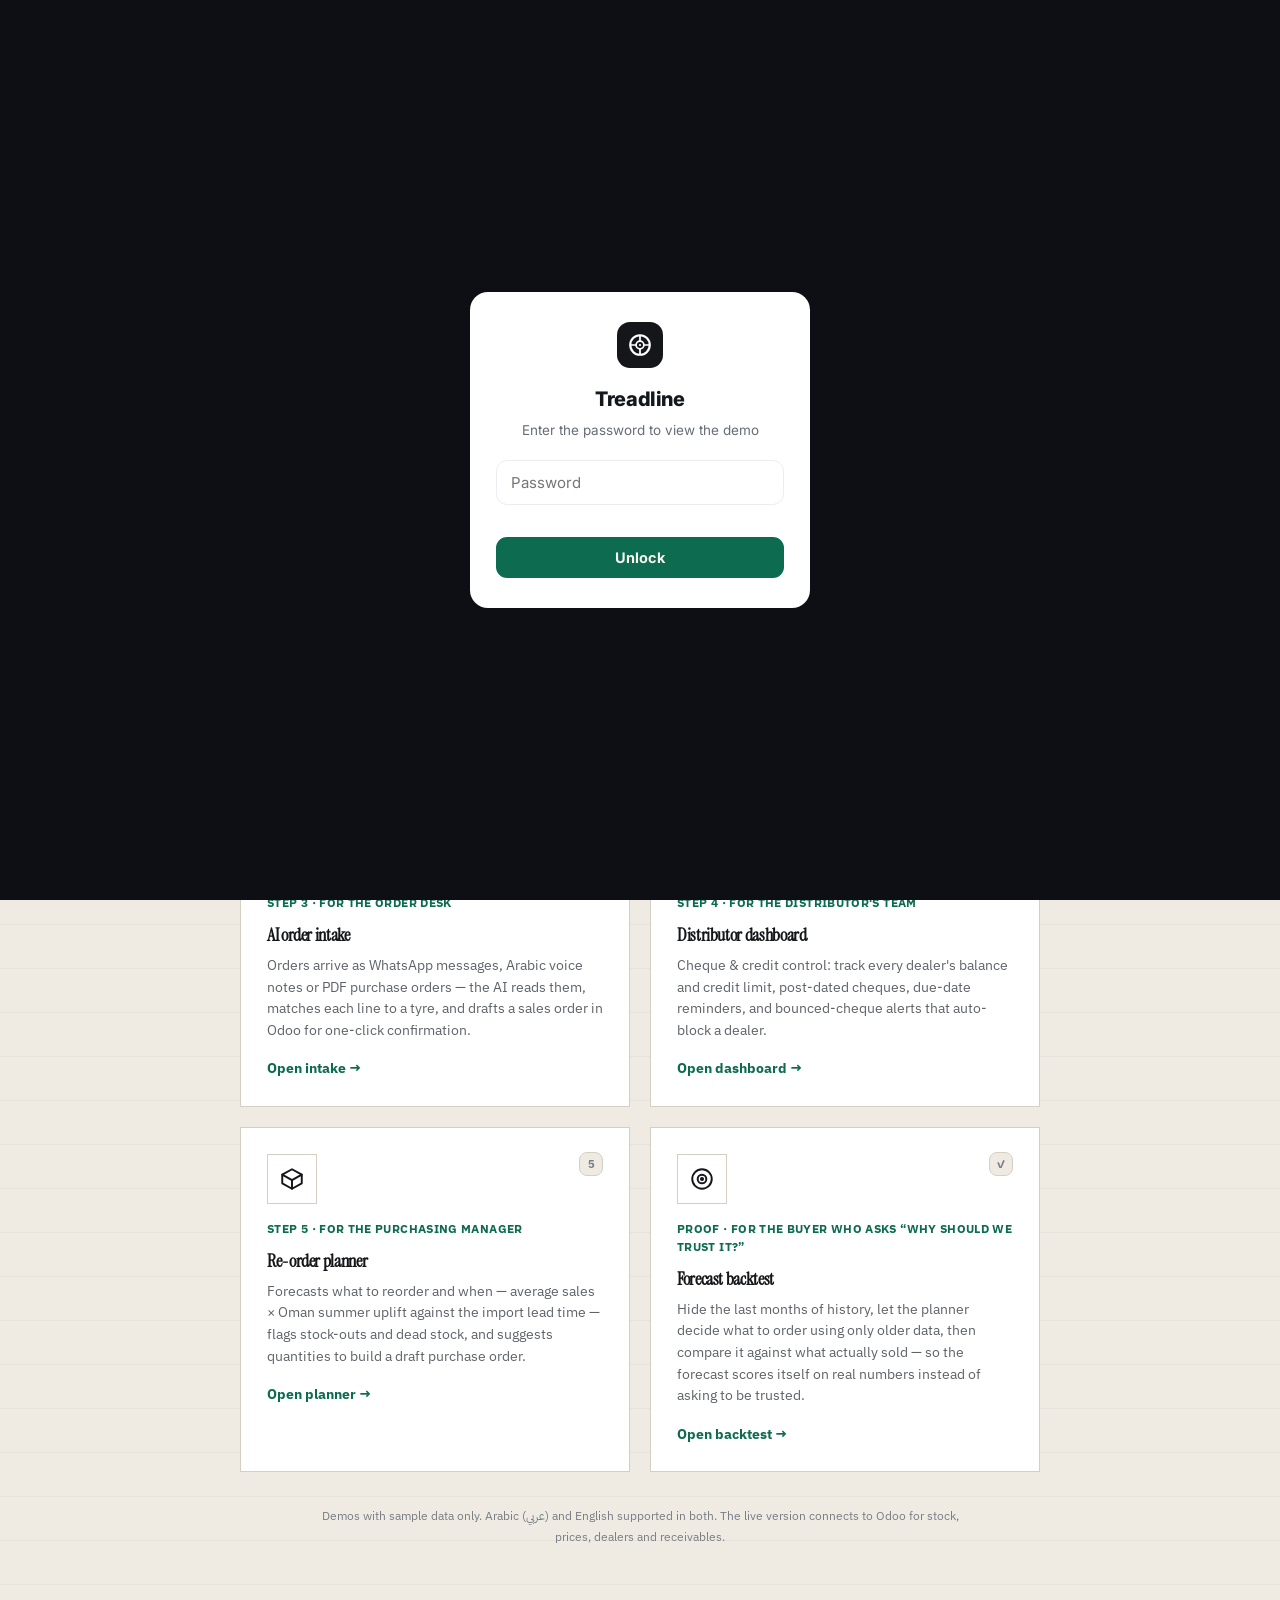
==== commit 2a4b0833: "Ledger design system + forecast backtest screen Design rebuilt via /design-consultation after the pr" ====
--- a/index.html
+++ b/index.html
@@ -4,11 +4,11 @@
 <meta charset="utf-8" />
 <meta name="viewport" content="width=device-width, initial-scale=1" />
 <title>Treadline — Demos</title>
-<meta name="description" content="Follow every tyre order from the dealer's phone to the cleared cheque — pricing, ordering, credit control and post-dated cheques, on top of Odoo. Five connected demos." />
+<meta name="description" content="Follow every tyre order from the dealer's phone to the cleared cheque — pricing, ordering, credit control and post-dated cheques, on top of Odoo. Six connected demos." />
 <link rel="icon" href="favicon.svg" type="image/svg+xml" />
 <link rel="apple-touch-icon" href="icon-192.png" />
 <link rel="manifest" href="manifest.webmanifest" />
-<meta name="theme-color" content="#4f46e5" />
+<meta name="theme-color" content="#14161A" />
 <meta name="mobile-web-app-capable" content="yes" />
 <meta name="apple-mobile-web-app-capable" content="yes" />
 <meta name="apple-mobile-web-app-title" content="Treadline" />
@@ -16,21 +16,21 @@
 <meta property="og:type" content="website" />
 <meta property="og:site_name" content="Treadline" />
 <meta property="og:title" content="Treadline — tyre distributor platform" />
-<meta property="og:description" content="Follow every tyre order from the dealer's phone to the cleared cheque — pricing, ordering, credit control and post-dated cheques, on top of Odoo. Five connected demos." />
+<meta property="og:description" content="Follow every tyre order from the dealer's phone to the cleared cheque — pricing, ordering, credit control and post-dated cheques, on top of Odoo. Six connected demos." />
 <meta property="og:image" content="https://adityajain1987.github.io/treadline-demo/og.jpg" />
 <meta property="og:image:width" content="1200" />
 <meta property="og:image:height" content="630" />
 <meta property="og:url" content="https://adityajain1987.github.io/treadline-demo/" />
 <meta name="twitter:card" content="summary_large_image" />
 <meta name="twitter:title" content="Treadline — tyre distributor platform" />
-<meta name="twitter:description" content="From the dealer's phone to the cleared cheque — one system on top of Odoo. Five connected demos." />
+<meta name="twitter:description" content="From the dealer's phone to the cleared cheque — one system on top of Odoo. Six connected demos." />
 <meta name="twitter:image" content="https://adityajain1987.github.io/treadline-demo/og.jpg" />
 <link rel="preconnect" href="https://fonts.googleapis.com">
 <link rel="preconnect" href="https://fonts.gstatic.com" crossorigin>
 <link href="https://fonts.googleapis.com/css2?family=Inter:wght@400;500;600;700;800&display=swap" rel="stylesheet">
 <style>
   :root{--ink:#0d0f14;--txt:#14171d;--muted:#666d79;--faint:#9aa0ab;--line:#ecedf1;--bg:#f7f8fa;
-    --brand:#4f46e5;--brand-ink:#4338ca;--brand-bg:#eef0fe;--line-2:#f4f5f7;--ink-2:#1f2430;--sh:0 1px 2px rgba(16,18,24,.04),0 18px 44px -22px rgba(16,18,24,.18);}
+    --brand:#14161A;--brand-ink:#14161A;--brand-bg:#eef0fe;--line-2:#f4f5f7;--ink-2:#1f2430;--sh:0 1px 2px rgba(16,18,24,.04),0 18px 44px -22px rgba(16,18,24,.18);}
   *{box-sizing:border-box}
   body{margin:0;min-height:100vh;font-family:"Inter",-apple-system,BlinkMacSystemFont,"Segoe UI",Roboto,sans-serif;
     color:var(--txt);-webkit-font-smoothing:antialiased;letter-spacing:-.01em;
@@ -60,7 +60,7 @@
   .np-item.active .np-t{color:var(--brand-ink)}
   .np-s{font-size:11.5px;color:var(--muted);margin-top:1px}
   .np-foot{margin-top:auto;padding:14px 18px;border-top:1px solid var(--line);font-size:11.5px;color:var(--faint)}
-  .mark{width:44px;height:44px;border-radius:13px;background:linear-gradient(135deg,var(--brand),#4338ca);display:grid;place-items:center;color:#fff;box-shadow:0 10px 22px -8px rgba(14,165,164,.7)}
+  .mark{width:44px;height:44px;border-radius:13px;background:#14161A;display:grid;place-items:center;color:#fff;box-shadow:0 10px 22px -8px rgba(14,165,164,.7)}
   .mark svg{width:24px;height:24px}
   .top .nm{font-weight:800;font-size:26px;letter-spacing:-.03em}
   .badge{font-size:11px;font-weight:700;text-transform:uppercase;letter-spacing:.05em;background:#fdf2dc;color:#c2740a;padding:5px 10px;border-radius:999px;border:1px solid #fde68a}
@@ -72,7 +72,7 @@
   a.card:hover{transform:translateY(-3px);box-shadow:0 1px 3px rgba(16,24,40,.06),0 30px 60px -24px rgba(16,24,40,.32)}
   .card .ic{width:50px;height:50px;border-radius:14px;display:grid;place-items:center;margin-bottom:16px}
   .card .ic svg{width:26px;height:26px}
-  .ic.a{background:#eef0fe;color:var(--brand-ink)} .ic.b{background:#eef0fe;color:#4f46e5}
+  .ic.a{background:#eef0fe;color:var(--brand-ink)} .ic.b{background:#eef0fe;color:#14161A}
   .card h2{font-size:18px;margin:0 0 6px;font-weight:800}
   .card .who{font-size:12px;font-weight:700;color:var(--brand-ink);text-transform:uppercase;letter-spacing:.03em;margin-bottom:10px}
   .card p{font-size:13.5px;color:var(--muted);margin:0 0 16px;line-height:1.6}
@@ -87,6 +87,7 @@
   .card{position:relative}
   .card .step{position:absolute;top:24px;inset-inline-end:26px;width:24px;height:24px;border-radius:8px;background:var(--bg);border:1px solid var(--line);display:grid;place-items:center;font-size:11px;font-weight:800;color:var(--faint)}
 </style>
+<link rel="stylesheet" href="treadline-theme.css">
 </head>
 <body>
 <script>
@@ -95,12 +96,12 @@
 function mk(t,s,x){var n=d.createElement(t);if(s)n.setAttribute("style",s);if(x!=null)n.textContent=x;return n;}
 var ov=mk("div","position:fixed;inset:0;z-index:99999;background:#0d0f14;display:flex;align-items:center;justify-content:center;font-family:Inter,-apple-system,BlinkMacSystemFont,'Segoe UI',Roboto,'Noto Sans Arabic',sans-serif;padding:20px");
 var c=mk("div","background:#fff;border-radius:18px;padding:30px 26px;width:340px;max-width:92vw;box-shadow:0 30px 70px -20px rgba(0,0,0,.5);text-align:center");
-var lg=mk("div","width:46px;height:46px;border-radius:13px;background:linear-gradient(135deg,#4f46e5,#4338ca);margin:0 auto 16px;display:flex;align-items:center;justify-content:center");(function(){var N2="http://www.w3.org/2000/svg";function s(t,a){var n=d.createElementNS(N2,t);for(var k in a)n.setAttribute(k,a[k]);return n;}var g=s("svg",{viewBox:"0 0 24 24",fill:"none",width:"26",height:"26"});[["circle",{cx:12,cy:12,r:9,stroke:"#fff","stroke-width":"2"}],["circle",{cx:12,cy:12,r:3.6,stroke:"#fff","stroke-width":"1.6"}],["circle",{cx:12,cy:12,r:1,fill:"#fff"}],["path",{d:"M12 3.4V8.2M12 15.8V20.6M3.4 12H8.2M15.8 12H20.6",stroke:"#fff","stroke-width":"1.6","stroke-linecap":"round"}]].forEach(function(e){g.appendChild(s(e[0],e[1]));});lg.appendChild(g);})();
+var lg=mk("div","width:46px;height:46px;border-radius:13px;background:#14161A;margin:0 auto 16px;display:flex;align-items:center;justify-content:center");(function(){var N2="http://www.w3.org/2000/svg";function s(t,a){var n=d.createElementNS(N2,t);for(var k in a)n.setAttribute(k,a[k]);return n;}var g=s("svg",{viewBox:"0 0 24 24",fill:"none",width:"26",height:"26"});[["circle",{cx:12,cy:12,r:9,stroke:"#fff","stroke-width":"2"}],["circle",{cx:12,cy:12,r:3.6,stroke:"#fff","stroke-width":"1.6"}],["circle",{cx:12,cy:12,r:1,fill:"#fff"}],["path",{d:"M12 3.4V8.2M12 15.8V20.6M3.4 12H8.2M15.8 12H20.6",stroke:"#fff","stroke-width":"1.6","stroke-linecap":"round"}]].forEach(function(e){g.appendChild(s(e[0],e[1]));});lg.appendChild(g);})();
 var h=mk("div","font-weight:800;font-size:20px;letter-spacing:-.02em;color:#14171d","Treadline");
 var sub=mk("div","color:#666d79;font-size:13.5px;margin:6px 0 20px","Enter the password to view the demo");
 var inp=mk("input","width:100%;border:1px solid #ecedf1;border-radius:11px;padding:12px 14px;font-size:15px;font-family:inherit;outline:none;box-sizing:border-box");inp.type="password";inp.placeholder="Password";inp.setAttribute("aria-label","Password");
-var err=mk("div","color:#e0413f;font-size:12.5px;height:16px;margin:9px 0 3px;font-weight:600","");
-var btn=mk("button","width:100%;border:0;border-radius:11px;padding:12px;background:#4f46e5;color:#fff;font-weight:700;font-size:14.5px;cursor:pointer;font-family:inherit;margin-top:4px","Unlock");btn.type="button";
+var err=mk("div","color:#A33528;font-size:12.5px;height:16px;margin:9px 0 3px;font-weight:600","");
+var btn=mk("button","width:100%;border:0;border-radius:11px;padding:12px;background:#0D6B4F;color:#F8F6F1;font-weight:700;font-size:14.5px;cursor:pointer;font-family:inherit;margin-top:4px","Unlock");btn.type="button";
 function ok(){try{localStorage.setItem("tl_ok","1");}catch(e){}ov.remove();}
 async function go(){try{var b=await crypto.subtle.digest("SHA-256",new TextEncoder().encode(inp.value));var x=Array.from(new Uint8Array(b)).map(function(z){return z.toString(16).padStart(2,"0");}).join("");if(x===H)ok();else{err.textContent="Wrong password";inp.value="";inp.focus();}}catch(e){err.textContent="Wrong password";}}
 btn.addEventListener("click",go);inp.addEventListener("keydown",function(e){if(e.key==="Enter")go();});
@@ -117,7 +118,7 @@
 
   <div class="hero">
     <h1>Follow every tyre order from the dealer's phone to the cleared cheque</h1>
-    <p>Treadline sits on top of the Odoo you already run. Set your prices, let dealers order at their own price from live stock, check credit before the goods leave, and track every post-dated cheque until it clears. Five screens, one loop.</p>
+    <p>Treadline sits on top of the Odoo you already run. Set your prices, let dealers order at their own price from live stock, check credit before the goods leave, and track every post-dated cheque until it clears. Five screens, one loop &mdash; plus a backtest that scores the forecast on real history.</p>
   </div>
 
   <div class="flow" aria-label="The order-to-cash loop">
@@ -174,6 +175,15 @@
       <p>Forecasts what to reorder and when &mdash; average sales &times; Oman summer uplift against the import lead time &mdash; flags stock-outs and dead stock, and suggests quantities to build a draft purchase order.</p>
       <span class="go">Open planner &#8594;</span>
     </a>
+
+    <a class="card" href="treadline-backtest-demo.html">
+      <span class="step">&#10003;</span>
+      <span class="ic b"><svg viewBox="0 0 24 24" fill="none" stroke="currentColor" stroke-width="1.8" stroke-linecap="round" stroke-linejoin="round"><path d="M12 21a9 9 0 100-18 9 9 0 000 18z"/><path d="M12 16a4 4 0 100-8 4 4 0 000 8z"/><path d="M12 13a1 1 0 100-2 1 1 0 000 2z"/></svg></span>
+      <div class="who">Proof &middot; for the buyer who asks &ldquo;why should we trust it?&rdquo;</div>
+      <h2>Forecast backtest</h2>
+      <p>Hide the last months of history, let the planner decide what to order using only older data, then compare it against what actually sold &mdash; so the forecast scores itself on real numbers instead of asking to be trusted.</p>
+      <span class="go">Open backtest &#8594;</span>
+    </a>
   </div>
 
   <p class="foot">Demos with sample data only. Arabic (عربي) and English supported in both. The live version connects to Odoo for stock, prices, dealers and receivables.</p>
@@ -185,12 +195,13 @@
     <button class="np-x" type="button" onclick="closeNav()">✕</button>
   </div>
   <div class="np-list">
-    <a class="np-item" href="index.html"><span class="np-ic"><svg viewBox="0 0 24 24" fill="none" stroke="currentColor" stroke-width="1.8" stroke-linecap="round" stroke-linejoin="round"><path d="M3 11l9-8 9 8M5 10v10h14V10"/></svg></span><span class="np-tx"><span class="np-t">Overview</span><span class="np-s">All five views</span></span></a>
+    <a class="np-item" href="index.html"><span class="np-ic"><svg viewBox="0 0 24 24" fill="none" stroke="currentColor" stroke-width="1.8" stroke-linecap="round" stroke-linejoin="round"><path d="M3 11l9-8 9 8M5 10v10h14V10"/></svg></span><span class="np-tx"><span class="np-t">Overview</span><span class="np-s">All six views</span></span></a>
+    <a class="np-item" href="treadline-pricebook-demo.html"><span class="np-ic"><svg viewBox="0 0 24 24" fill="none" stroke="currentColor" stroke-width="1.8" stroke-linecap="round" stroke-linejoin="round"><path d="M20.6 13.4 13.4 20.6a2 2 0 0 1-2.8 0l-7.2-7.2A2 2 0 0 1 2.8 12V4.8A2 2 0 0 1 4.8 2.8H12a2 2 0 0 1 1.4.6l7.2 7.2a2 2 0 0 1 0 2.8z"/><path d="M7.5 7.5h.01"/></svg></span><span class="np-tx"><span class="np-t">Price book</span><span class="np-s">Per-dealer price lists</span></span></a>
+    <a class="np-item" href="treadline-order-demo.html"><span class="np-ic"><svg viewBox="0 0 24 24" fill="none" stroke="currentColor" stroke-width="1.8" stroke-linecap="round" stroke-linejoin="round"><path d="M6 6h15l-1.6 9H7.5z"/><path d="M6 6 5.2 3H2"/><path d="M9 20a1 1 0 100-2 1 1 0 000 2zM18 20a1 1 0 100-2 1 1 0 000 2z"/></svg></span><span class="np-tx"><span class="np-t">Dealer ordering app</span><span class="np-s">Browse &amp; order tyres</span></span></a>
+    <a class="np-item" href="treadline-intake-demo.html"><span class="np-ic"><svg viewBox="0 0 24 24" fill="none" stroke="currentColor" stroke-width="1.8" stroke-linecap="round" stroke-linejoin="round"><path d="M12 3l1.7 4.1L18 9l-4.3 1.9L12 15l-1.7-4.1L6 9z"/></svg></span><span class="np-tx"><span class="np-t">AI order intake</span><span class="np-s">WhatsApp / PDF → Odoo</span></span></a>
     <a class="np-item" href="treadline-demo.html"><span class="np-ic"><svg viewBox="0 0 24 24" fill="none" stroke="currentColor" stroke-width="1.8" stroke-linecap="round" stroke-linejoin="round"><path d="M3 3h7v7H3zM14 3h7v7h-7zM14 14h7v7h-7zM3 14h7v7H3z"/></svg></span><span class="np-tx"><span class="np-t">Distributor dashboard</span><span class="np-s">Cheque &amp; credit control</span></span></a>
-    <a class="np-item" href="treadline-order-demo.html"><span class="np-ic"><svg viewBox="0 0 24 24" fill="none" stroke="currentColor" stroke-width="1.8" stroke-linecap="round" stroke-linejoin="round"><path d="M6 6h15l-1.6 9H7.5z"/><path d="M6 6 5.2 3H2"/><path d="M9 20a1 1 0 100-2 1 1 0 000 2zM18 20a1 1 0 100-2 1 1 0 000 2z"/></svg></span><span class="np-tx"><span class="np-t">Dealer ordering app</span><span class="np-s">Browse &amp; order tyres</span></span></a>
-    <a class="np-item" href="treadline-pricebook-demo.html"><span class="np-ic"><svg viewBox="0 0 24 24" fill="none" stroke="currentColor" stroke-width="1.8" stroke-linecap="round" stroke-linejoin="round"><path d="M20.6 13.4 13.4 20.6a2 2 0 0 1-2.8 0l-7.2-7.2A2 2 0 0 1 2.8 12V4.8A2 2 0 0 1 4.8 2.8H12a2 2 0 0 1 1.4.6l7.2 7.2a2 2 0 0 1 0 2.8z"/><path d="M7.5 7.5h.01"/></svg></span><span class="np-tx"><span class="np-t">Price book</span><span class="np-s">Per-dealer price lists</span></span></a>
-    <a class="np-item" href="treadline-intake-demo.html"><span class="np-ic"><svg viewBox="0 0 24 24" fill="none" stroke="currentColor" stroke-width="1.8" stroke-linecap="round" stroke-linejoin="round"><path d="M12 3l1.7 4.1L18 9l-4.3 1.9L12 15l-1.7-4.1L6 9z"/></svg></span><span class="np-tx"><span class="np-t">AI order intake</span><span class="np-s">WhatsApp / PDF → Odoo</span></span></a>
     <a class="np-item" href="treadline-reorder-demo.html"><span class="np-ic"><svg viewBox="0 0 24 24" fill="none" stroke="currentColor" stroke-width="1.8" stroke-linecap="round" stroke-linejoin="round"><path d="M3 8 12 3l9 5v8l-9 5-9-5z"/><path d="M3 8l9 5 9-5"/></svg></span><span class="np-tx"><span class="np-t">Re-order planner</span><span class="np-s">Forecast &amp; purchase orders</span></span></a>
+    <a class="np-item" href="treadline-backtest-demo.html"><span class="np-ic"><svg viewBox="0 0 24 24" fill="none" stroke="currentColor" stroke-width="1.8" stroke-linecap="round" stroke-linejoin="round"><path d="M12 21a9 9 0 100-18 9 9 0 000 18z"/><path d="M12 16a4 4 0 100-8 4 4 0 000 8z"/><path d="M12 13a1 1 0 100-2 1 1 0 000 2z"/></svg></span><span class="np-tx"><span class="np-t">Forecast backtest</span><span class="np-s">Proof on real history</span></span></a>
   </div>
   <div class="np-foot">Treadline · demo with sample data</div>
 </aside>
--- a/treadline-theme.css
+++ b/treadline-theme.css
@@ -0,0 +1,297 @@
+@import url('https://fonts.googleapis.com/css2?family=Instrument+Serif:ital@0;1&family=IBM+Plex+Sans:wght@400;500;600;700&family=IBM+Plex+Sans+Arabic:wght@400;500;600;700&family=IBM+Plex+Mono:wght@400;500;600&family=Amiri:wght@400;700&display=swap');
+
+/* =================================================================
+   Treadline — "Ledger"
+   SINGLE SOURCE OF TRUTH for the look across all 7 pages.
+   Linked AFTER each page's own <style>, so it overrides by cascade
+   while page-specific components keep their structure.
+   Spec + rationale: DESIGN.md. Change the look here, not in the HTML.
+
+   Thesis: a statement of account printed on unbleached ledger stock.
+   No cards. No shadows. No radius. Colour means money state and
+   nothing else.
+   ================================================================= */
+
+:root{
+  /* paper + ink */
+  --paper:#EFEBE3; --sheet:#F8F6F1; --inkfield:#14161A;
+  --ink:#14161A; --ink-2:#4A4F57; --muted:#5E636A; --faint:#787D84;
+  --rule:#D5CFC3; --rule-2:#B9B2A4;
+
+  /* the one accent: primary action + live-sync only */
+  --accent:#0D6B4F;
+
+  /* status: colour ONLY where money is at risk */
+  --ok:#2E3A33; --warn:#8A5A0B; --bad:#A33528; --alarm:#F0390C;
+
+  /* ---- legacy token names the 7 pages already reference ---- */
+  --txt:#14161A; --line:#D5CFC3; --line-2:#E4DFD5;
+  --bg:#EFEBE3; --card:#F8F6F1;
+  --brand:#0D6B4F; --brand-2:#0D6B4F; --brand-ink:#0D6B4F; --brand-bg:#E4E9E6;
+  --ok-bg:transparent; --ok-ink:#2E3A33;
+  --warn-bg:#F3E8D4; --warn-ink:#8A5A0B;
+  --bad-bg:#F2DFDC; --bad-ink:#A33528;
+  --info:#4A4F57; --info-bg:#E8E4DB;
+  --actual:#14161A; --fc:#5E636A;
+
+  /* shadows are abolished */
+  --sh-sm:none; --sh:none; --sh-md:none; --sh-lg:none;
+  --r:0px; --r-sm:0px;
+}
+
+/* ---------- base: paper, ruled ---------- */
+html,body{overflow-x:hidden}
+body{
+  background:var(--paper); color:var(--ink);
+  font-family:"IBM Plex Sans","IBM Plex Sans Arabic",system-ui,sans-serif;
+  font-size:15px; line-height:1.5; letter-spacing:0;
+  -webkit-font-smoothing:antialiased;
+  /* ledger ground: a rule every 44px at 4% ink */
+  background-image:repeating-linear-gradient(to bottom,
+    rgba(20,22,26,.04) 0 1px, transparent 1px 44px);
+}
+[dir=rtl] body{letter-spacing:0}
+
+/* ---------- display type ---------- */
+h1,h2,.hero h1,.ch h2{
+  font-family:"Instrument Serif",Georgia,serif;
+  font-weight:400; letter-spacing:-.02em;
+}
+/* Arabic display: Instrument Serif has no Arabic, so Amiri carries it.
+   These selectors must out-specify the header rules below, or the Latin
+   serif silently wins in RTL and the Arabic falls back to a default. */
+[dir=rtl] h1,[dir=rtl] h2,[dir=rtl] .ch h2,
+[dir=rtl] body > .top .nm,[dir=rtl] .main > .top h1,
+[dir=rtl] .side > .brand .nm,[dir=rtl] .stage > .toolbar .brand,
+[dir=rtl] .hero h1{
+  font-family:"Amiri",Georgia,serif !important; letter-spacing:0 !important;
+}
+.ch h2{font-size:19px}
+
+/* micro caps — the only uppercase in the product. Never in Arabic. */
+th,.kl,.lbl,.np-s,.badge{
+  font-family:"IBM Plex Mono",monospace;
+  text-transform:uppercase; letter-spacing:.14em; font-size:10.5px; font-weight:500;
+}
+/* Tracking breaks connected Arabic script, and the uppercase-micro style
+   has no Arabic equivalent. !important because the Latin micro-caps rule
+   above it keeps winning otherwise — this is a correctness rule, not taste. */
+[dir=rtl] th,[dir=rtl] .lbl,[dir=rtl] .badge,[dir=rtl] .kl,[dir=rtl] .np-s,
+[dir=rtl] .menubtn,[dir=rtl] .chip,[dir=rtl] .dateline,[dir=rtl] .stamp{
+  font-family:"IBM Plex Sans Arabic",sans-serif !important;
+  text-transform:none !important; letter-spacing:0 !important;
+  font-weight:700; font-size:11.5px;
+}
+[dir=rtl] *{letter-spacing:0}
+
+/* ---------- money: struck, not typed ---------- */
+.num,.val,.kv,td.num,td.m,.q,.money,.kpi .val,.mtbl td,.brow b{
+  font-family:"IBM Plex Mono",monospace;
+  font-variant-numeric:tabular-nums; letter-spacing:-.01em;
+}
+.kpi .val{
+  font-weight:400;
+  /* mono is wider than the sans it replaced; a 3-decimal OMR figure
+     outgrew its box at the old size. Proper fix is DESIGN.md's rule —
+     unit in the label, baisa at 80% — which needs markup changes per
+     page. Until then size it so nothing is ever cut off. */
+  font-size:17px; letter-spacing:-.02em;
+}
+
+/* ---------- surfaces: no cards, no shadows, no radius ---------- */
+*,*::before,*::after{box-shadow:none !important}
+.card,.kpi,.chip,.btn,.drawer,.toast,.navpanel,.hintbar,
+.seg,.stepper,.av,.ic,.mark,.np-ic,.np-mark,.recbox,.note,.bar,.bar i{
+  border-radius:0 !important;
+}
+.card{background:transparent;border:0;border-top:2px solid var(--ink);box-shadow:none}
+.ch{border-bottom:1px solid var(--rule);padding:14px 0 10px}
+.cbody{padding:16px 0}
+
+/* icon chips are banned: no tinted squares, just a printed mark */
+.ic,.av,.np-ic{
+  background:transparent !important; border:1px solid var(--rule);
+  color:var(--ink) !important;
+}
+.ic svg,.av svg{color:var(--ink)}
+
+/* KPIs become ruled figures, not boxes */
+.kpi{
+  background:transparent; border:0; border-top:1px solid var(--rule);
+  border-right:1px solid var(--rule); padding:14px 18px 16px;
+}
+.kpi::before{display:none !important}
+.kpi:last-child{border-right:0}
+.kpi .label{color:var(--muted)}
+.kpi .sub{color:var(--muted)}
+
+/* ---------- the ink field: headers ---------- */
+body > .top,.main > .top,.stage > .toolbar,.side > .brand{
+  background:var(--inkfield); color:#F3F0EA; border-bottom:0;
+}
+body > .top .nm,.main > .top h1,.side > .brand .nm,.stage > .toolbar .brand{
+  font-family:"Instrument Serif",Georgia,serif; font-weight:400; letter-spacing:0;
+  color:#F3F0EA;
+}
+.side > .brand,.side > .brand *{color:#F3F0EA}
+body > .top .sub,.main > .top .sub,.stage > .toolbar .co{
+  font-family:"IBM Plex Mono",monospace; font-size:10.5px;
+  letter-spacing:.14em; text-transform:uppercase; color:#9AA0A8;
+}
+/* the brand mark becomes a printed ring, not a gradient chip */
+body > .top .mark,.main > .top .topmark,.side > .brand .mark,
+.stage > .toolbar .mark,.np-mark{
+  background:transparent !important; border:1.5px solid currentColor;
+  border-radius:50% !important; box-shadow:none !important;
+}
+
+/* header controls */
+.menubtn{
+  background:transparent; color:#F3F0EA; border:1px solid rgba(243,240,234,.32);
+  font-family:"IBM Plex Mono",monospace; font-size:10.5px;
+  letter-spacing:.14em; text-transform:uppercase; padding:8px 12px; font-weight:500;
+}
+.menubtn:hover{background:rgba(243,240,234,.1)}
+.badge{background:transparent;color:#9AA0A8;border:1px solid rgba(243,240,234,.26)}
+.toggle{border:1px solid rgba(243,240,234,.32);background:transparent}
+.toggle button{background:transparent;color:#9AA0A8;font-family:"IBM Plex Mono",monospace;font-size:11px;letter-spacing:.1em}
+.toggle button.on{background:#F3F0EA;color:var(--inkfield)}
+.stage > .toolbar .ctrl{background:transparent;border:1px solid rgba(243,240,234,.32)}
+.stage > .toolbar .ctrl label{color:#9AA0A8}
+.stage > .toolbar .ctrl select{background:transparent;color:#F3F0EA;border:0}
+.stage > .toolbar .ctrl select option{background:var(--inkfield);color:#F3F0EA}
+
+/* ---------- sidebar: paper, ruled ---------- */
+.side{background:var(--paper);border-inline-end:1px solid var(--rule-2)}
+
+/* ---------- tables: a bank statement at arm's length ---------- */
+table{border-collapse:collapse}
+th{
+  color:var(--muted); background:transparent;
+  border-bottom:2px solid var(--ink); padding:9px 12px; text-align:start;
+}
+td{
+  border-bottom:1px solid var(--rule); padding:11px 12px;
+  font-size:13.5px; background:transparent;
+}
+tbody tr:hover{background:transparent;box-shadow:inset 2px 0 0 var(--ink) !important}
+tbody tr:nth-child(even) td{background:transparent}
+
+/* ---------- status: colour only where money is at risk ---------- */
+.chip{
+  background:transparent !important; border:0; padding:3px 0;
+  font-family:"IBM Plex Mono",monospace; font-size:10.5px;
+  letter-spacing:.1em; text-transform:uppercase; font-weight:500;
+  border-bottom:2px solid currentColor;
+}
+.chip::before{
+  content:""; width:6px; height:6px; border-radius:0 !important;
+  background:currentColor; flex:none;
+}
+/* healthy carries no colour and no mark at all */
+.chip.c-ok,.chip.c-good,.chip.ok{color:var(--muted);border-bottom-color:transparent}
+.chip.c-ok::before,.chip.c-good::before,.chip.ok::before{display:none}
+.chip.c-soon,.chip.c-close,.chip.wn,.chip.warn{color:var(--warn)}
+.chip.c-now,.chip.c-review,.chip.bd,.chip.bad{color:var(--bad)}
+.chip.c-over,.chip.c-thin{color:var(--muted)}
+
+/* ---------- actions: one accent, one per viewport ---------- */
+.btn{
+  font-family:"IBM Plex Sans",sans-serif; font-weight:600;
+  font-size:13px; padding:10px 18px; border:0;
+}
+.btn.primary{background:var(--accent);color:#F8F6F1}
+.btn.primary:disabled{background:var(--rule-2);color:#F8F6F1}
+
+/* ---------- drawers / overlays: a sheet, flat scrim ---------- */
+.drawer,.navpanel{background:var(--sheet);border-inline-start:1px solid var(--rule-2)}
+.scrim,.navsheet{background:rgba(20,22,26,.42) !important;backdrop-filter:none}
+.toast{background:var(--inkfield);color:#F3F0EA}
+
+/* ---------- nav drawer ---------- */
+.np-item{border-radius:0}
+.np-item.active{background:transparent;box-shadow:inset 2px 0 0 var(--ink) !important}
+.np-item.active .np-t{color:var(--ink)}
+.np-ic{background:transparent;border:1px solid var(--rule)}
+.np-item.active .np-ic{background:transparent;border-color:var(--ink);color:var(--ink)}
+.np-t{font-weight:600}
+
+/* ---------- hint: a margin note, not a callout ---------- */
+.hintbar{
+  background:transparent; border:0; border-inline-start:2px solid var(--ink);
+  color:var(--ink-2); padding:10px 0 10px 14px; font-size:13.5px;
+}
+[dir=rtl] .hintbar{padding:10px 14px 10px 0}
+
+/* ---------- the dateline (signature object) ---------- */
+.dateline{
+  font-family:"IBM Plex Mono",monospace; font-size:10.5px;
+  letter-spacing:.14em; text-transform:uppercase; color:var(--muted);
+  padding-bottom:8px; border-bottom:2px solid var(--ink); margin-bottom:22px;
+}
+[dir=rtl] .dateline{letter-spacing:0;text-transform:none;font-family:"IBM Plex Sans Arabic",sans-serif;font-weight:700}
+.dateline .live{color:var(--accent)}
+
+/* ---------- the stamp (signature object) ---------- */
+.stamp{
+  display:inline-block; font-family:"IBM Plex Mono",monospace;
+  font-size:10px; letter-spacing:.12em; text-transform:uppercase; font-weight:600;
+  color:var(--bad); border:2px solid var(--bad); padding:4px 8px;
+  transform:rotate(-1.5deg); line-height:1.25; background:transparent;
+}
+.stamp .rsn{display:block;font-size:9px;letter-spacing:.06em;opacity:.8;font-weight:400}
+@keyframes stampland{from{transform:rotate(-1.5deg) scale(1.04);opacity:.4}to{transform:rotate(-1.5deg) scale(1);opacity:1}}
+.stamp.landed{animation:stampland 90ms ease-out}
+
+/* ---------- motion: 120ms, nothing else ---------- */
+*{transition-duration:120ms !important}
+@media(prefers-reduced-motion:reduce){*{animation:none !important;transition:none !important}}
+
+/* ---------- mobile ---------- */
+@media(max-width:640px){
+  body{background-image:none}
+  .ch h2{font-size:17px}
+  td{font-size:13px}
+  .kpi{border-right:0}
+}
+
+/* =================================================================
+   Arabic typography, last word.
+   Earlier [dir=rtl] rules were losing letter-spacing to the Latin
+   micro-caps block despite !important. Rather than chase the cascade,
+   this sits last in the file at html-level specificity so nothing of
+   ours can outrank it. Tracking breaks connected Arabic script — this
+   is a correctness rule, not a preference.
+   ================================================================= */
+html[dir="rtl"] body,
+html[dir="rtl"] body *,
+html[dir="rtl"] th,
+html[dir="rtl"] .menubtn,
+html[dir="rtl"] .badge,
+html[dir="rtl"] .chip,
+html[dir="rtl"] .toggle button,
+html[dir="rtl"] .np-s,
+html[dir="rtl"] .lbl,
+html[dir="rtl"] .kl,
+html[dir="rtl"] .dateline,
+html[dir="rtl"] .sub{
+  letter-spacing:0 !important;
+  text-transform:none !important;
+}
+html[dir="rtl"] th,
+html[dir="rtl"] .menubtn,
+html[dir="rtl"] .badge,
+html[dir="rtl"] .lbl,
+html[dir="rtl"] .kl{
+  font-family:"IBM Plex Sans Arabic",sans-serif !important;
+  font-size:11.5px !important;
+  font-weight:700 !important;
+}
+
+/* ---------- brand is now a link home; keep it looking like a mark ---------- */
+a.brand,a.brand:hover,a.brand:visited{text-decoration:none;color:inherit;display:flex;align-items:center;gap:10px}
+.side > a.brand{gap:10px}
+a.brand:hover .nm{text-decoration:underline;text-underline-offset:3px}
+
+/* ---------- dateline sits above the first content rule ---------- */
+.content > .dateline:first-child{margin-top:2px}
